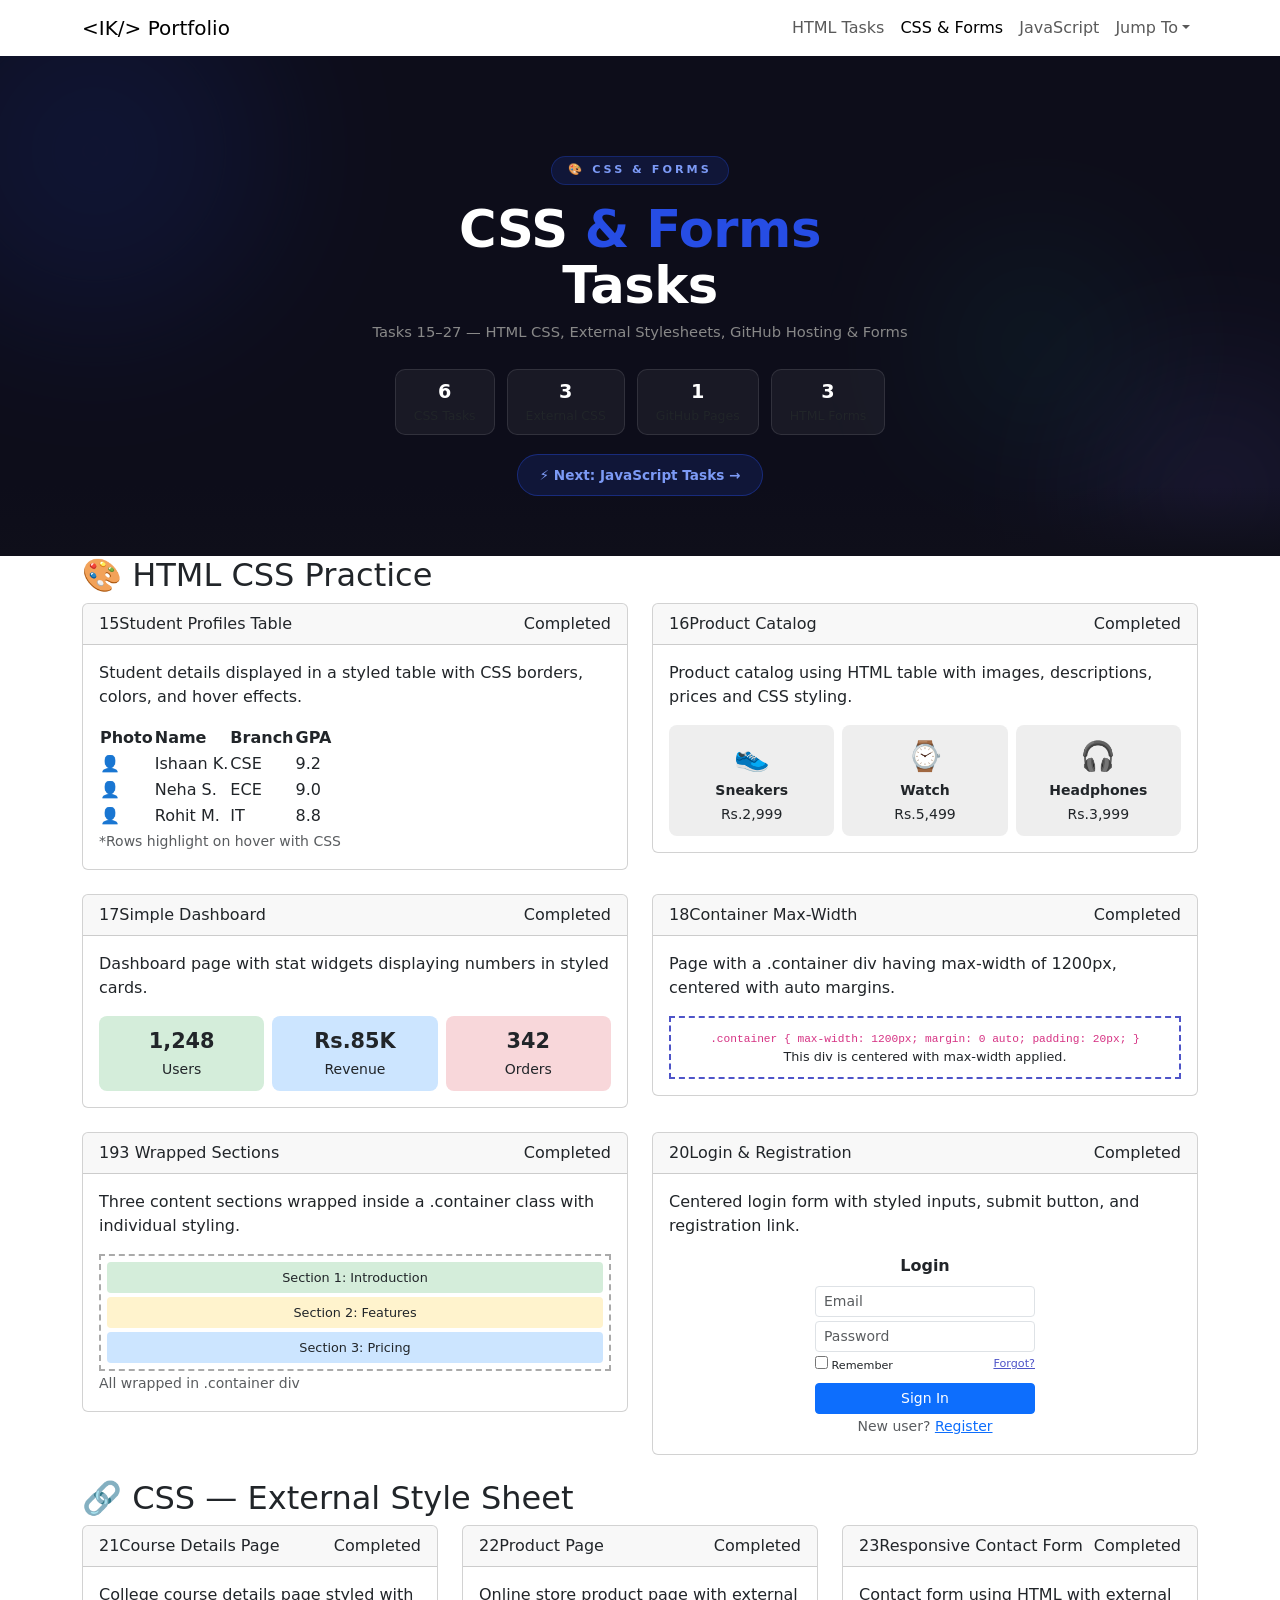
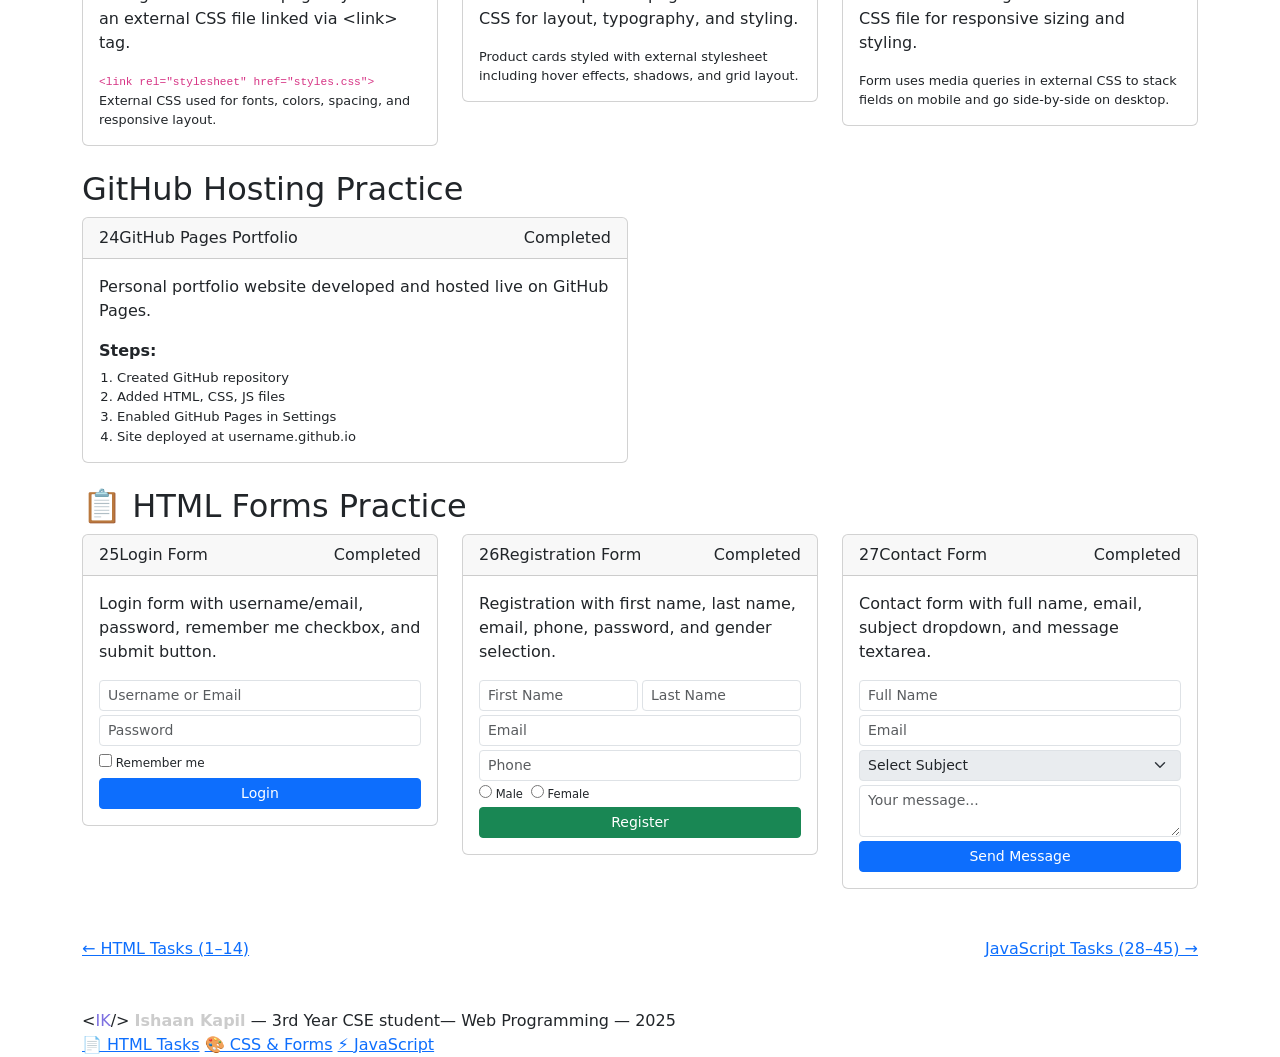
==== page2.html @ 3ff72544 "Add files via upload" ====
<!DOCTYPE html>
<html lang="en">
<head>
  <meta charset="UTF-8">
  <meta name="viewport" content="width=device-width, initial-scale=1.0">
  <title>Web Programming Portfolio - CSS &amp; Forms Tasks</title>
  <link href="https://cdn.jsdelivr.net/npm/bootstrap@5.3.3/dist/css/bootstrap.min.css" rel="stylesheet">
  <link href="css/style.css" rel="stylesheet">
</head>
<body>

  <nav class="navbar navbar-expand-lg sticky-top">
    <div class="container">
      <a class="navbar-brand" href="index.html">&lt;<span>IK</span>/&gt; Portfolio</a>
      <button class="navbar-toggler" type="button" data-bs-toggle="collapse" data-bs-target="#nav"><span class="navbar-toggler-icon"></span></button>
      <div class="collapse navbar-collapse" id="nav">
        <ul class="navbar-nav ms-auto align-items-lg-center">
          <li class="nav-item"><a class="nav-link" href="index.html">HTML Tasks</a></li>
          <li class="nav-item"><a class="nav-link active" href="page2.html">CSS &amp; Forms</a></li>
          <li class="nav-item"><a class="nav-link" href="page3.html">JavaScript</a></li>
          <li class="nav-item dropdown">
            <a class="nav-link dropdown-toggle" href="#" data-bs-toggle="dropdown">Jump To</a>
            <ul class="dropdown-menu dropdown-menu-end">
              <li><a class="dropdown-item" href="#html-css">&#127912; HTML CSS (15–20)</a></li>
              <li><a class="dropdown-item" href="#css-external">&#128279; CSS External (21–23)</a></li>
              <li><a class="dropdown-item" href="#github">&#128025; GitHub (24)</a></li>
              <li><a class="dropdown-item" href="#html-forms">&#128203; HTML Forms (25–27)</a></li>
              <li><hr style="border-color:rgba(255,255,255,0.06);margin:4px 0"></li>
              <li><a class="dropdown-item" href="index.html">&#128196; HTML Tasks (1–14)</a></li>
              <li><a class="dropdown-item" href="page3.html">&#9889; JavaScript (28–45)</a></li>
            </ul>
          </li>
        </ul>
      </div>
    </div>
  </nav>

  <style>
    .sub-hero {
      min-height: 52vh;
      display: flex;
      align-items: center;
      justify-content: center;
      text-align: center;
      background: #0d0d1a;
      position: relative;
      overflow: hidden;
      padding: 100px 20px 60px;
    }
    .sub-hero::after {
      content: '';
      position: absolute;
      bottom: 0; left: 0; right: 0;
      height: 70px;
      background: linear-gradient(to top, #0f0f1a, transparent);
      z-index: 1;
      pointer-events: none;
    }
    .sub-hero .sh-content { position: relative; z-index: 2; }
    .sh-blob {
      position: absolute;
      border-radius: 50%;
      filter: blur(80px);
      opacity: 0.12;
      z-index: 0;
      animation: blobF 8s ease-in-out infinite alternate;
    }
    @keyframes blobF {
      from { transform: translate(0,0) scale(1); }
      to   { transform: translate(20px,15px) scale(1.08); }
    }
    .sh-tag {
      display: inline-block;
      background: rgba(38,77,228,0.15);
      border: 1px solid rgba(38,77,228,0.3);
      color: #7c9af5;
      font-size: 0.7rem;
      letter-spacing: 3px;
      text-transform: uppercase;
      font-weight: 600;
      padding: 5px 16px;
      border-radius: 20px;
      margin-bottom: 1rem;
      animation: fadeUp 0.7s cubic-bezier(0.22,1,0.36,1) both;
    }
    .sh-title {
      font-size: clamp(1.8rem, 5vw, 3.2rem);
      font-weight: 800;
      color: #fff;
      letter-spacing: -0.5px;
      line-height: 1.1;
      margin-bottom: 0.5rem;
      animation: fadeUp 0.8s cubic-bezier(0.22,1,0.36,1) 0.1s both;
    }
    .sh-title .acc2 { color: #264de4; }
    .sh-byline {
      color: #888;
      font-size: 0.92rem;
      margin-bottom: 1.6rem;
      animation: fadeUp 0.8s cubic-bezier(0.22,1,0.36,1) 0.2s both;
    }
    .sh-chips {
      display: flex;
      gap: 12px;
      justify-content: center;
      flex-wrap: wrap;
      animation: fadeUp 0.8s cubic-bezier(0.22,1,0.36,1) 0.3s both;
      margin-bottom: 1.2rem;
    }
    .sh-chip {
      background: rgba(255,255,255,0.05);
      border: 1px solid rgba(255,255,255,0.1);
      border-radius: 10px;
      padding: 8px 18px;
      text-align: center;
      font-size: 0.78rem;
    }
    .sh-chip strong { display: block; font-size: 1.2rem; color: #fff; }
    @keyframes fadeUp {
      from { opacity: 0; transform: translateY(24px); }
      to   { opacity: 1; transform: translateY(0); }
    }
  </style>

  <!-- Page 2 Hero -->
  <section class="sub-hero">
    <div class="sh-blob" style="width:350px;height:350px;background:#264de4;top:-80px;left:-80px;animation-delay:0s"></div>
    <div class="sh-blob" style="width:250px;height:250px;background:#7c6fe0;bottom:-60px;right:-60px;animation-delay:3s"></div>
    <div class="sh-blob" style="width:180px;height:180px;background:#11998e;top:40%;right:12%;animation-delay:6s"></div>
    <div class="sh-content">
      <div class="sh-tag">&#127912; CSS &amp; Forms</div>
      <h1 class="sh-title" id="typewriter-title"
          data-tw='[{"t":"CSS ","c":""},{"t":"&amp; Forms","c":"acc2"},{"t":"\nTasks","c":""}]'>
        CSS <span class="acc2">&amp; Forms</span><br>Tasks
      </h1>
      <p class="sh-byline">Tasks 15&ndash;27 &mdash; HTML CSS, External Stylesheets, GitHub Hosting &amp; Forms</p>
      <div class="sh-chips">
        <div class="sh-chip"><strong>6</strong>CSS Tasks</div>
        <div class="sh-chip"><strong>3</strong>External CSS</div>
        <div class="sh-chip"><strong>1</strong>GitHub Pages</div>
        <div class="sh-chip"><strong>3</strong>HTML Forms</div>
      </div>
      <a href="page3.html" style="display:inline-flex;align-items:center;gap:6px;background:rgba(38,77,228,0.15);border:1px solid rgba(38,77,228,0.4);color:#7c9af5;font-weight:600;font-size:0.85rem;padding:10px 22px;border-radius:50px;text-decoration:none;transition:all 0.3s ease" onmouseover="this.style.background='rgba(38,77,228,0.3)';this.style.color='#fff'" onmouseout="this.style.background='rgba(38,77,228,0.15)';this.style.color='#7c9af5'">&#9889; Next: JavaScript Tasks &rarr;</a>
    </div>
  </section>

  <div class="container">

    <h2 class="section-heading" id="html-css">&#127912; HTML CSS Practice</h2>
    <div class="row g-4 mb-4">

      <div class="col-md-6">
        <div class="task-card card">
          <div class="card-header d-flex align-items-center justify-content-between">
            <span><span class="task-num css-bg">15</span>Student Profiles Table</span>
            <span class="badge-done">Completed</span>
          </div>
          <div class="card-body">
            <p>Student details displayed in a styled table with CSS borders, colors, and hover effects.</p>
            <div class="demo-box">
              <table class="demo-table">
                <tr><th>Photo</th><th>Name</th><th>Branch</th><th>GPA</th></tr>
                <tr style="cursor:pointer"><td>👤</td><td>Ishaan K.</td><td>CSE</td><td>9.2</td></tr>
                <tr style="cursor:pointer"><td>👤</td><td>Neha S.</td><td>ECE</td><td>9.0</td></tr>
                <tr style="cursor:pointer"><td>👤</td><td>Rohit M.</td><td>IT</td><td>8.8</td></tr>
              </table>
              <small class="text-muted">*Rows highlight on hover with CSS</small>
            </div>
          </div>
        </div>
      </div>

      <div class="col-md-6">
        <div class="task-card card">
          <div class="card-header d-flex align-items-center justify-content-between">
            <span><span class="task-num css-bg">16</span>Product Catalog</span>
            <span class="badge-done">Completed</span>
          </div>
          <div class="card-body">
            <p>Product catalog using HTML table with images, descriptions, prices and CSS styling.</p>
            <div class="demo-box">
              <div class="row g-2">
                <div class="col-4 text-center">
                  <div style="background:#eee;padding:10px;border-radius:8px">
                    <div style="font-size:1.8rem">👟</div>
                    <small><strong>Sneakers</strong><br>Rs.2,999</small>
                  </div>
                </div>
                <div class="col-4 text-center">
                  <div style="background:#eee;padding:10px;border-radius:8px">
                    <div style="font-size:1.8rem">⌚</div>
                    <small><strong>Watch</strong><br>Rs.5,499</small>
                  </div>
                </div>
                <div class="col-4 text-center">
                  <div style="background:#eee;padding:10px;border-radius:8px">
                    <div style="font-size:1.8rem">🎧</div>
                    <small><strong>Headphones</strong><br>Rs.3,999</small>
                  </div>
                </div>
              </div>
            </div>
          </div>
        </div>
      </div>

      <div class="col-md-6">
        <div class="task-card card">
          <div class="card-header d-flex align-items-center justify-content-between">
            <span><span class="task-num css-bg">17</span>Simple Dashboard</span>
            <span class="badge-done">Completed</span>
          </div>
          <div class="card-body">
            <p>Dashboard page with stat widgets displaying numbers in styled cards.</p>
            <div class="demo-box">
              <div class="row g-2 text-center">
                <div class="col-4"><div style="background:#d4edda;padding:10px;border-radius:8px"><strong style="font-size:1.3rem">1,248</strong><br><small>Users</small></div></div>
                <div class="col-4"><div style="background:#cce5ff;padding:10px;border-radius:8px"><strong style="font-size:1.3rem">Rs.85K</strong><br><small>Revenue</small></div></div>
                <div class="col-4"><div style="background:#f8d7da;padding:10px;border-radius:8px"><strong style="font-size:1.3rem">342</strong><br><small>Orders</small></div></div>
              </div>
            </div>
          </div>
        </div>
      </div>

      <div class="col-md-6">
        <div class="task-card card">
          <div class="card-header d-flex align-items-center justify-content-between">
            <span><span class="task-num css-bg">18</span>Container Max-Width</span>
            <span class="badge-done">Completed</span>
          </div>
          <div class="card-body">
            <p>Page with a .container div having max-width of 1200px, centered with auto margins.</p>
            <div class="demo-box">
              <div style="max-width:100%;margin:0 auto;border:2px dashed #4e54c8;padding:10px;text-align:center;font-size:0.8rem">
                <code>.container { max-width: 1200px; margin: 0 auto; padding: 20px; }</code>
                <br>This div is centered with max-width applied.
              </div>
            </div>
          </div>
        </div>
      </div>

      <div class="col-md-6">
        <div class="task-card card">
          <div class="card-header d-flex align-items-center justify-content-between">
            <span><span class="task-num css-bg">19</span>3 Wrapped Sections</span>
            <span class="badge-done">Completed</span>
          </div>
          <div class="card-body">
            <p>Three content sections wrapped inside a .container class with individual styling.</p>
            <div class="demo-box">
              <div style="border:2px dashed #aaa;padding:6px">
                <div style="background:#d4edda;padding:6px;margin-bottom:4px;border-radius:4px;font-size:0.8rem;text-align:center">Section 1: Introduction</div>
                <div style="background:#fff3cd;padding:6px;margin-bottom:4px;border-radius:4px;font-size:0.8rem;text-align:center">Section 2: Features</div>
                <div style="background:#cce5ff;padding:6px;border-radius:4px;font-size:0.8rem;text-align:center">Section 3: Pricing</div>
              </div>
              <small class="text-muted">All wrapped in .container div</small>
            </div>
          </div>
        </div>
      </div>

      <div class="col-md-6">
        <div class="task-card card">
          <div class="card-header d-flex align-items-center justify-content-between">
            <span><span class="task-num css-bg">20</span>Login &amp; Registration</span>
            <span class="badge-done">Completed</span>
          </div>
          <div class="card-body">
            <p>Centered login form with styled inputs, submit button, and registration link.</p>
            <div class="demo-box">
              <div style="max-width:220px;margin:0 auto;text-align:center">
                <strong>Login</strong>
                <input class="form-control form-control-sm mt-2" placeholder="Email" readonly>
                <input class="form-control form-control-sm mt-1" type="password" placeholder="Password" readonly>
                <div class="d-flex justify-content-between mt-1" style="font-size:0.7rem">
                  <label><input type="checkbox"> Remember</label>
                  <a href="#" style="color:#4e54c8">Forgot?</a>
                </div>
                <button class="btn btn-primary btn-sm w-100 mt-2">Sign In</button>
                <small class="text-muted">New user? <a href="#">Register</a></small>
              </div>
            </div>
          </div>
        </div>
      </div>
    </div>

    <h2 class="section-heading" id="css-external">&#128279; CSS — External Style Sheet</h2>
    <div class="row g-4 mb-4">

      <div class="col-md-6 col-lg-4">
        <div class="task-card card">
          <div class="card-header d-flex align-items-center justify-content-between">
            <span><span class="task-num css-bg">21</span>Course Details Page</span>
            <span class="badge-done">Completed</span>
          </div>
          <div class="card-body">
            <p>College course details page styled with an external CSS file linked via &lt;link&gt; tag.</p>
            <div class="demo-box" style="font-size:0.8rem">
              <code>&lt;link rel="stylesheet" href="styles.css"&gt;</code>
              <br>External CSS used for fonts, colors, spacing, and responsive layout.
            </div>
          </div>
        </div>
      </div>

      <div class="col-md-6 col-lg-4">
        <div class="task-card card">
          <div class="card-header d-flex align-items-center justify-content-between">
            <span><span class="task-num css-bg">22</span>Product Page</span>
            <span class="badge-done">Completed</span>
          </div>
          <div class="card-body">
            <p>Online store product page with external CSS for layout, typography, and styling.</p>
            <div class="demo-box" style="font-size:0.8rem">
              Product cards styled with external stylesheet including hover effects, shadows, and grid layout.
            </div>
          </div>
        </div>
      </div>

      <div class="col-md-6 col-lg-4">
        <div class="task-card card">
          <div class="card-header d-flex align-items-center justify-content-between">
            <span><span class="task-num css-bg">23</span>Responsive Contact Form</span>
            <span class="badge-done">Completed</span>
          </div>
          <div class="card-body">
            <p>Contact form using HTML with external CSS file for responsive sizing and styling.</p>
            <div class="demo-box" style="font-size:0.8rem">
              Form uses media queries in external CSS to stack fields on mobile and go side-by-side on desktop.
            </div>
          </div>
        </div>
      </div>
    </div>

    <h2 class="section-heading" style="border-color:#11998e">GitHub Hosting Practice</h2>
    <div class="row g-4 mb-4">
      <div class="col-md-8 col-lg-6">
        <div class="task-card card">
          <div class="card-header d-flex align-items-center justify-content-between">
            <span><span class="task-num css-bg">24</span>GitHub Pages Portfolio</span>
            <span class="badge-done">Completed</span>
          </div>
          <div class="card-body">
            <p>Personal portfolio website developed and hosted live on GitHub Pages.</p>
            <div class="demo-box">
              <strong>Steps:</strong>
              <ol style="font-size:0.82rem;padding-left:18px;margin:5px 0 0">
                <li>Created GitHub repository</li>
                <li>Added HTML, CSS, JS files</li>
                <li>Enabled GitHub Pages in Settings</li>
                <li>Site deployed at username.github.io</li>
              </ol>
            </div>
          </div>
        </div>
      </div>
    </div>

    <h2 class="section-heading" id="html-forms">&#128203; HTML Forms Practice</h2>
    <div class="row g-4 mb-4">

      <div class="col-md-6 col-lg-4">
        <div class="task-card card">
          <div class="card-header d-flex align-items-center justify-content-between">
            <span><span class="task-num css-bg">25</span>Login Form</span>
            <span class="badge-done">Completed</span>
          </div>
          <div class="card-body">
            <p>Login form with username/email, password, remember me checkbox, and submit button.</p>
            <div class="demo-box">
              <input class="form-control form-control-sm mb-1" placeholder="Username or Email" readonly>
              <input class="form-control form-control-sm mb-1" type="password" placeholder="Password" readonly>
              <label style="font-size:0.75rem"><input type="checkbox"> Remember me</label>
              <button class="btn btn-primary btn-sm w-100 mt-1">Login</button>
            </div>
          </div>
        </div>
      </div>


      <div class="col-md-6 col-lg-4">
        <div class="task-card card">
          <div class="card-header d-flex align-items-center justify-content-between">
            <span><span class="task-num css-bg">26</span>Registration Form</span>
            <span class="badge-done">Completed</span>
          </div>
          <div class="card-body">
            <p>Registration with first name, last name, email, phone, password, and gender selection.</p>
            <div class="demo-box">
              <div class="row g-1 mb-1">
                <div class="col-6"><input class="form-control form-control-sm" placeholder="First Name" readonly></div>
                <div class="col-6"><input class="form-control form-control-sm" placeholder="Last Name" readonly></div>
              </div>
              <input class="form-control form-control-sm mb-1" placeholder="Email" readonly>
              <input class="form-control form-control-sm mb-1" placeholder="Phone" readonly>
              <div style="font-size:0.72rem"><label class="me-2"><input type="radio" name="g"> Male</label><label class="me-2"><input type="radio" name="g"> Female</label></div>
              <button class="btn btn-success btn-sm w-100 mt-1">Register</button>
            </div>
          </div>
        </div>
      </div>

      <div class="col-md-6 col-lg-4">
        <div class="task-card card">
          <div class="card-header d-flex align-items-center justify-content-between">
            <span><span class="task-num css-bg">27</span>Contact Form</span>
            <span class="badge-done">Completed</span>
          </div>
          <div class="card-body">
            <p>Contact form with full name, email, subject dropdown, and message textarea.</p>
            <div class="demo-box">
              <input class="form-control form-control-sm mb-1" placeholder="Full Name" readonly>
              <input class="form-control form-control-sm mb-1" placeholder="Email" readonly>
              <select class="form-select form-select-sm mb-1" disabled>
                <option>Select Subject</option>
                <option>General</option>
                <option>Support</option>
              </select>
              <textarea class="form-control form-control-sm mb-1" rows="2" placeholder="Your message..." readonly></textarea>
              <button class="btn btn-primary btn-sm w-100">Send Message</button>
            </div>
          </div>
        </div>
      </div>
    </div>

    <div class="d-flex justify-content-between align-items-center my-5">
      <a href="index.html" class="page-nav-btn">&larr; HTML Tasks (1–14)</a>
      <a href="page3.html" class="page-nav-btn next">JavaScript Tasks (28–45) &rarr;</a>
    </div>

  </div>

  <footer>
    <div class="container">
      <div>&lt;<span style="color:#7c6fe0">IK</span>/&gt; <strong style="color:#ccc">Ishaan Kapil</strong> &mdash; 3rd Year CSE student&mdash; Web Programming &mdash; 2025</div>
      <div class="footer-links">
        <a href="index.html">&#128196; HTML Tasks</a>
        <a href="page2.html">&#127912; CSS &amp; Forms</a>
        <a href="page3.html">&#9889; JavaScript</a>
      </div>
    </div>
  </footer>

  <script src="https://cdn.jsdelivr.net/npm/bootstrap@5.3.3/dist/js/bootstrap.bundle.min.js"></script>
  <script src="js/main.js"></script>
</body>
</html>
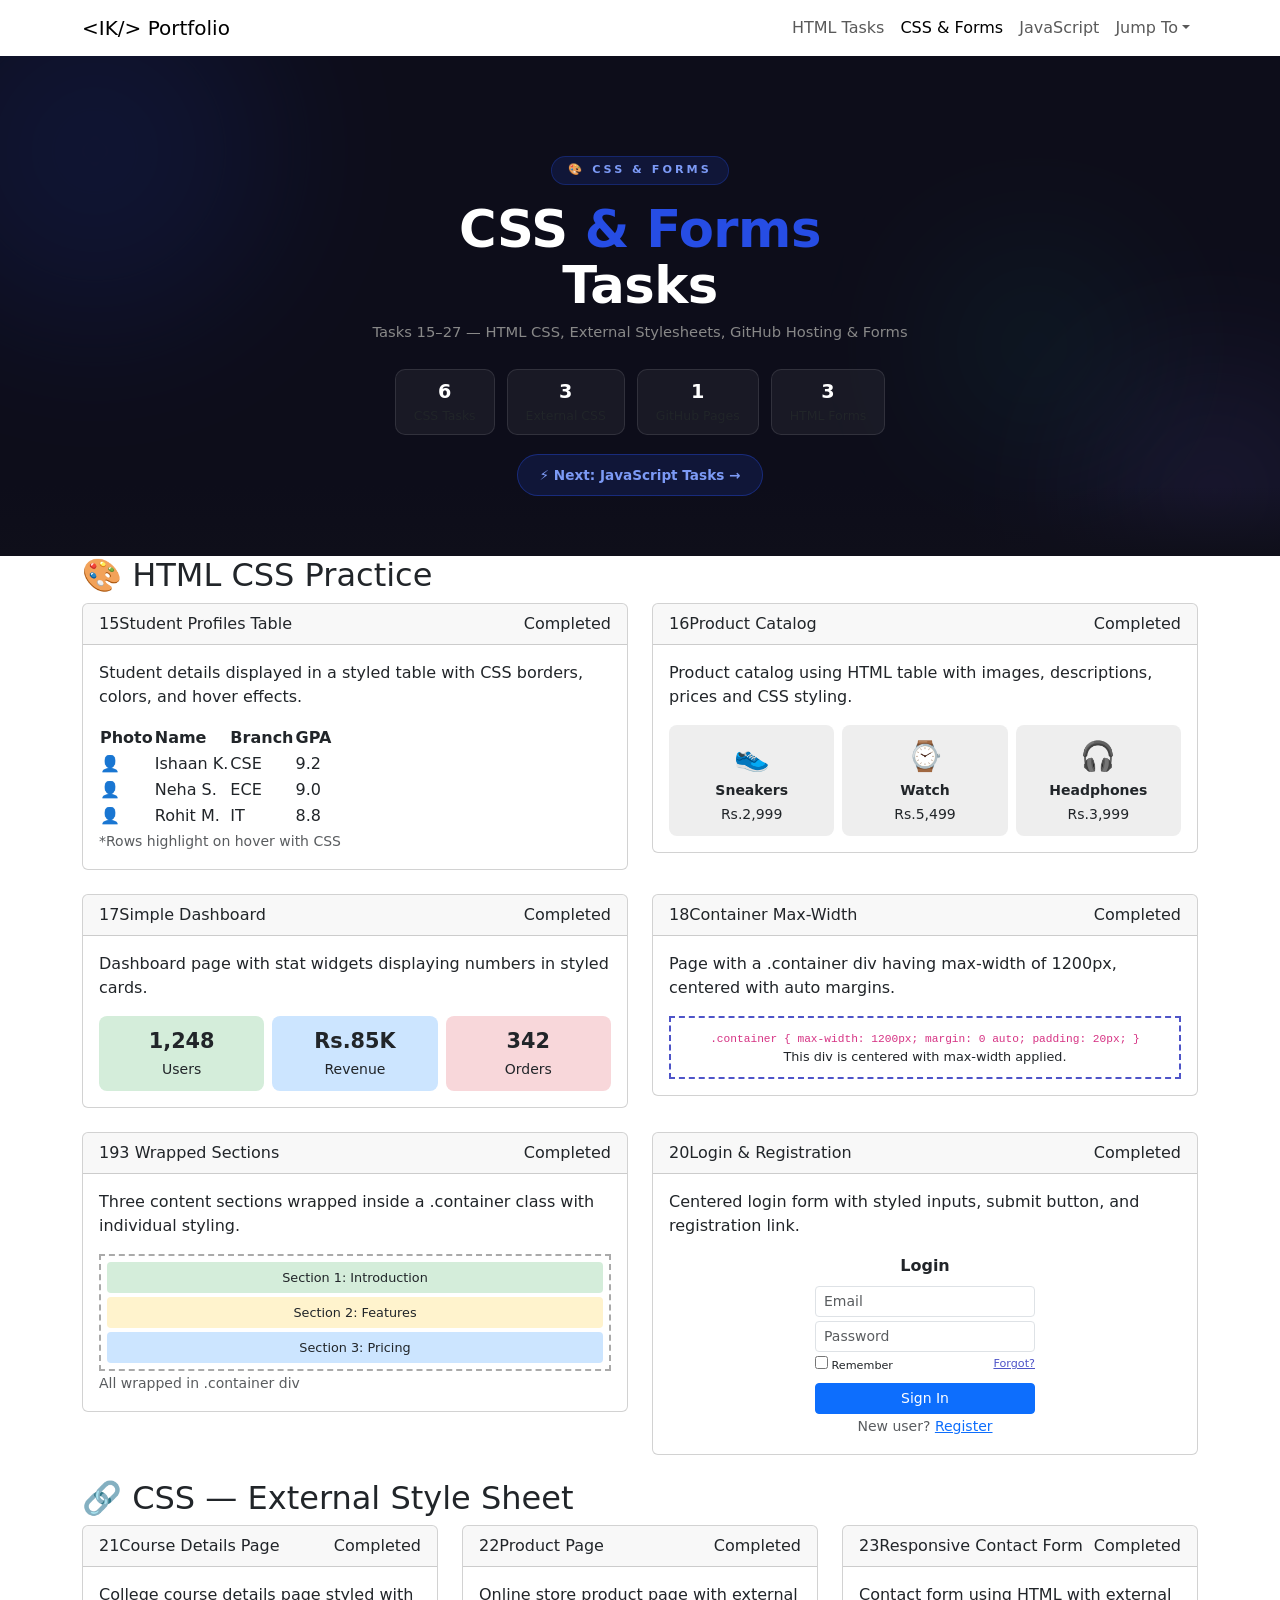
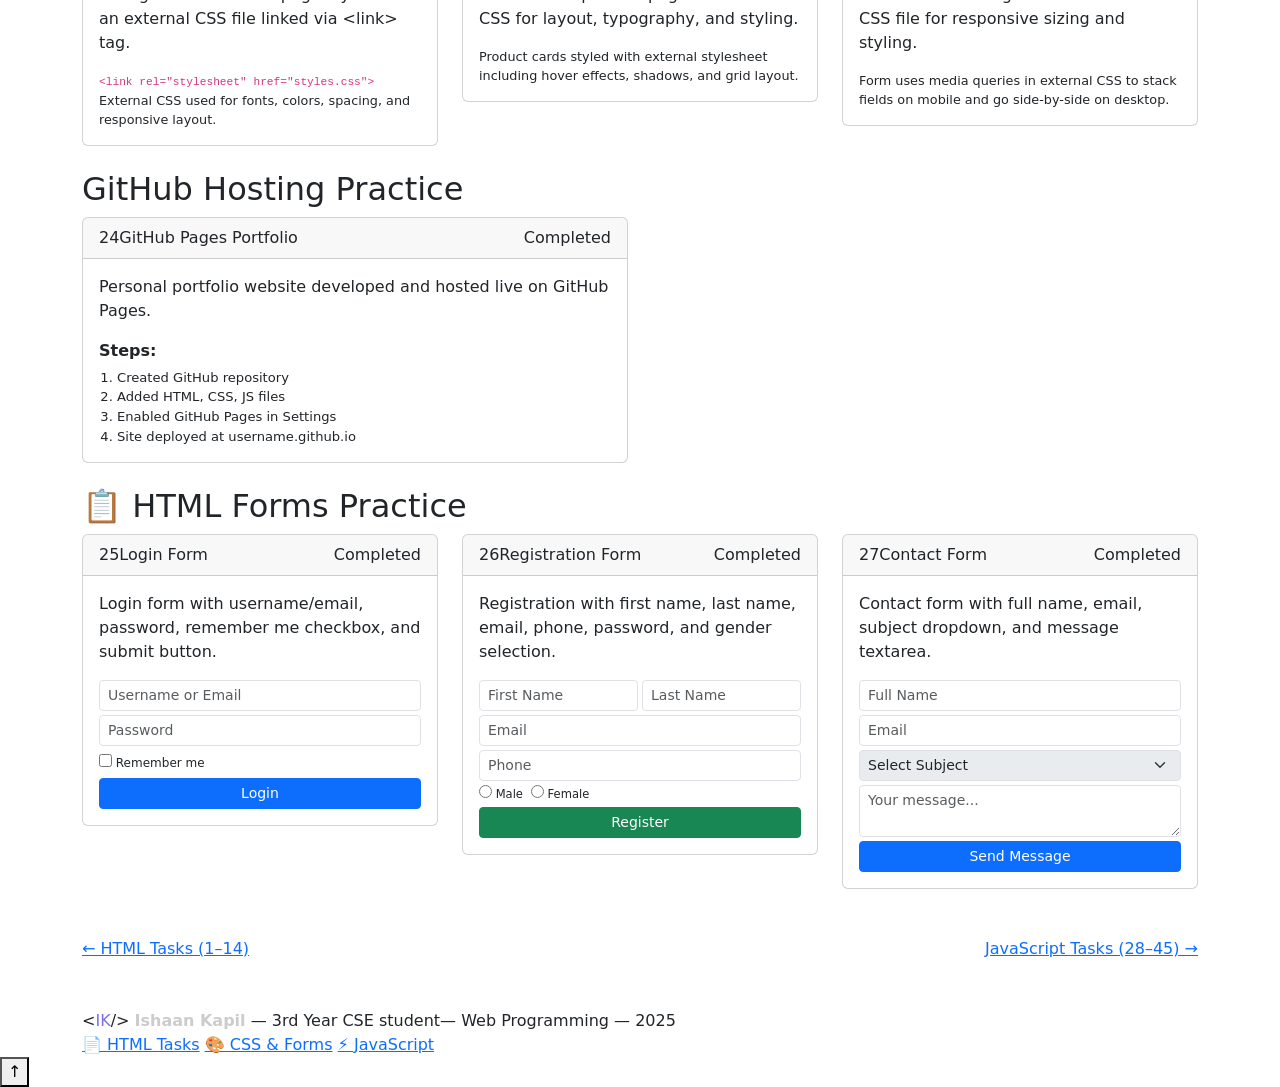
==== commit 980c11cc: "Update page2.html" ====
--- a/page2.html
+++ b/page2.html
@@ -448,7 +448,7 @@
   </footer>
 
   <script src="https://cdn.jsdelivr.net/npm/bootstrap@5.3.3/dist/js/bootstrap.bundle.min.js"></script>
-  <script src="js/main.js"></script>
+  <script src="main.js"></script>
 </body>
 </html>
 
